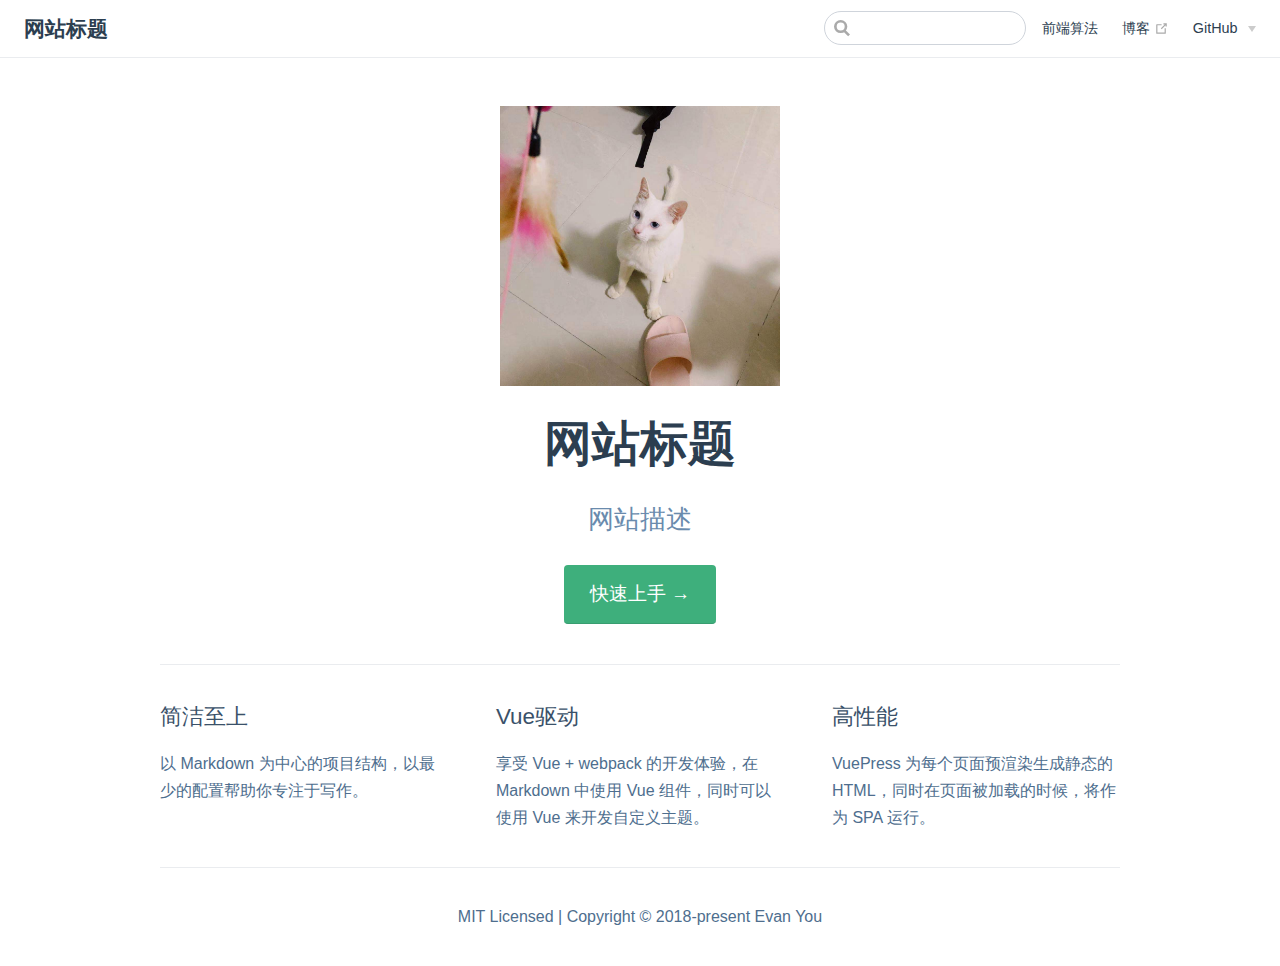
==== index.html @ ca92fa4c "deploy" ====
<!DOCTYPE html>
<html lang="en-US">
  <head>
    <meta charset="utf-8">
    <meta name="viewport" content="width=device-width,initial-scale=1">
    <title>网站标题</title>
    <meta name="description" content="网站描述">
    <link rel="icon" href="/favicon.ico">
    
    <link rel="preload" href="/assets/css/0.styles.1de25b46.css" as="style"><link rel="preload" href="/assets/js/app.6c5ae5de.js" as="script"><link rel="preload" href="/assets/js/2.032ef3b3.js" as="script"><link rel="preload" href="/assets/js/5.7258bbf1.js" as="script"><link rel="prefetch" href="/assets/js/3.463784fd.js"><link rel="prefetch" href="/assets/js/4.16bde8bc.js"><link rel="prefetch" href="/assets/js/6.0e103e09.js"><link rel="prefetch" href="/assets/js/7.38c19b27.js"><link rel="prefetch" href="/assets/js/8.9b17a4f4.js">
    <link rel="stylesheet" href="/assets/css/0.styles.1de25b46.css">
  </head>
  <body>
    <div id="app" data-server-rendered="true"><div class="theme-container no-sidebar"><header class="navbar"><div class="sidebar-button"><svg xmlns="http://www.w3.org/2000/svg" aria-hidden="true" role="img" viewBox="0 0 448 512" class="icon"><path fill="currentColor" d="M436 124H12c-6.627 0-12-5.373-12-12V80c0-6.627 5.373-12 12-12h424c6.627 0 12 5.373 12 12v32c0 6.627-5.373 12-12 12zm0 160H12c-6.627 0-12-5.373-12-12v-32c0-6.627 5.373-12 12-12h424c6.627 0 12 5.373 12 12v32c0 6.627-5.373 12-12 12zm0 160H12c-6.627 0-12-5.373-12-12v-32c0-6.627 5.373-12 12-12h424c6.627 0 12 5.373 12 12v32c0 6.627-5.373 12-12 12z"></path></svg></div> <a href="/" class="home-link router-link-exact-active router-link-active"><!----> <span class="site-name">网站标题</span></a> <div class="links"><div class="search-box"><input aria-label="Search" autocomplete="off" spellcheck="false" value=""> <!----></div> <nav class="nav-links can-hide"><div class="nav-item"><a href="/algorithm/" class="nav-link">前端算法</a></div><div class="nav-item"><a href="http://obkoro1.com/" target="_blank" rel="noopener noreferrer" class="nav-link external">
  博客
  <svg xmlns="http://www.w3.org/2000/svg" aria-hidden="true" x="0px" y="0px" viewBox="0 0 100 100" width="15" height="15" class="icon outbound"><path fill="currentColor" d="M18.8,85.1h56l0,0c2.2,0,4-1.8,4-4v-32h-8v28h-48v-48h28v-8h-32l0,0c-2.2,0-4,1.8-4,4v56C14.8,83.3,16.6,85.1,18.8,85.1z"></path> <polygon fill="currentColor" points="45.7,48.7 51.3,54.3 77.2,28.5 77.2,37.2 85.2,37.2 85.2,14.9 62.8,14.9 62.8,22.9 71.5,22.9"></polygon></svg></a></div><div class="nav-item"><div class="dropdown-wrapper"><a class="dropdown-title"><span class="title">GitHub</span> <span class="arrow right"></span></a> <ul class="nav-dropdown" style="display:none;"><li class="dropdown-item"><!----> <a href="https://github.com/OBKoro1" target="_blank" rel="noopener noreferrer" class="nav-link external">
  GitHub地址
  <svg xmlns="http://www.w3.org/2000/svg" aria-hidden="true" x="0px" y="0px" viewBox="0 0 100 100" width="15" height="15" class="icon outbound"><path fill="currentColor" d="M18.8,85.1h56l0,0c2.2,0,4-1.8,4-4v-32h-8v28h-48v-48h28v-8h-32l0,0c-2.2,0-4,1.8-4,4v56C14.8,83.3,16.6,85.1,18.8,85.1z"></path> <polygon fill="currentColor" points="45.7,48.7 51.3,54.3 77.2,28.5 77.2,37.2 85.2,37.2 85.2,14.9 62.8,14.9 62.8,22.9 71.5,22.9"></polygon></svg></a></li><li class="dropdown-item"><!----> <a href="https://github.com/OBKoro1/Brush_algorithm" target="_blank" rel="noopener noreferrer" class="nav-link external">
  算法仓库
  <svg xmlns="http://www.w3.org/2000/svg" aria-hidden="true" x="0px" y="0px" viewBox="0 0 100 100" width="15" height="15" class="icon outbound"><path fill="currentColor" d="M18.8,85.1h56l0,0c2.2,0,4-1.8,4-4v-32h-8v28h-48v-48h28v-8h-32l0,0c-2.2,0-4,1.8-4,4v56C14.8,83.3,16.6,85.1,18.8,85.1z"></path> <polygon fill="currentColor" points="45.7,48.7 51.3,54.3 77.2,28.5 77.2,37.2 85.2,37.2 85.2,14.9 62.8,14.9 62.8,22.9 71.5,22.9"></polygon></svg></a></li></ul></div></div> <!----></nav></div></header> <div class="sidebar-mask"></div> <aside class="sidebar"><nav class="nav-links"><div class="nav-item"><a href="/algorithm/" class="nav-link">前端算法</a></div><div class="nav-item"><a href="http://obkoro1.com/" target="_blank" rel="noopener noreferrer" class="nav-link external">
  博客
  <svg xmlns="http://www.w3.org/2000/svg" aria-hidden="true" x="0px" y="0px" viewBox="0 0 100 100" width="15" height="15" class="icon outbound"><path fill="currentColor" d="M18.8,85.1h56l0,0c2.2,0,4-1.8,4-4v-32h-8v28h-48v-48h28v-8h-32l0,0c-2.2,0-4,1.8-4,4v56C14.8,83.3,16.6,85.1,18.8,85.1z"></path> <polygon fill="currentColor" points="45.7,48.7 51.3,54.3 77.2,28.5 77.2,37.2 85.2,37.2 85.2,14.9 62.8,14.9 62.8,22.9 71.5,22.9"></polygon></svg></a></div><div class="nav-item"><div class="dropdown-wrapper"><a class="dropdown-title"><span class="title">GitHub</span> <span class="arrow right"></span></a> <ul class="nav-dropdown" style="display:none;"><li class="dropdown-item"><!----> <a href="https://github.com/OBKoro1" target="_blank" rel="noopener noreferrer" class="nav-link external">
  GitHub地址
  <svg xmlns="http://www.w3.org/2000/svg" aria-hidden="true" x="0px" y="0px" viewBox="0 0 100 100" width="15" height="15" class="icon outbound"><path fill="currentColor" d="M18.8,85.1h56l0,0c2.2,0,4-1.8,4-4v-32h-8v28h-48v-48h28v-8h-32l0,0c-2.2,0-4,1.8-4,4v56C14.8,83.3,16.6,85.1,18.8,85.1z"></path> <polygon fill="currentColor" points="45.7,48.7 51.3,54.3 77.2,28.5 77.2,37.2 85.2,37.2 85.2,14.9 62.8,14.9 62.8,22.9 71.5,22.9"></polygon></svg></a></li><li class="dropdown-item"><!----> <a href="https://github.com/OBKoro1/Brush_algorithm" target="_blank" rel="noopener noreferrer" class="nav-link external">
  算法仓库
  <svg xmlns="http://www.w3.org/2000/svg" aria-hidden="true" x="0px" y="0px" viewBox="0 0 100 100" width="15" height="15" class="icon outbound"><path fill="currentColor" d="M18.8,85.1h56l0,0c2.2,0,4-1.8,4-4v-32h-8v28h-48v-48h28v-8h-32l0,0c-2.2,0-4,1.8-4,4v56C14.8,83.3,16.6,85.1,18.8,85.1z"></path> <polygon fill="currentColor" points="45.7,48.7 51.3,54.3 77.2,28.5 77.2,37.2 85.2,37.2 85.2,14.9 62.8,14.9 62.8,22.9 71.5,22.9"></polygon></svg></a></li></ul></div></div> <!----></nav>  <!----> </aside> <main aria-labelledby="main-title" class="home"><header class="hero"><img src="/logo.jpg" alt="hero"> <h1 id="main-title">网站标题</h1> <p class="description">
      网站描述
    </p> <p class="action"><a href="/accumulate/" class="nav-link action-button">快速上手 →</a></p></header> <div class="features"><div class="feature"><h2>简洁至上</h2> <p>以 Markdown 为中心的项目结构，以最少的配置帮助你专注于写作。</p></div><div class="feature"><h2>Vue驱动</h2> <p>享受 Vue + webpack 的开发体验，在 Markdown 中使用 Vue 组件，同时可以使用 Vue 来开发自定义主题。</p></div><div class="feature"><h2>高性能</h2> <p>VuePress 为每个页面预渲染生成静态的 HTML，同时在页面被加载的时候，将作为 SPA 运行。</p></div></div> <div class="theme-default-content custom content__default"></div> <div class="footer">
    MIT Licensed | Copyright © 2018-present Evan You
  </div></main></div><div class="global-ui"></div></div>
    <script src="/assets/js/app.6c5ae5de.js" defer></script><script src="/assets/js/2.032ef3b3.js" defer></script><script src="/assets/js/5.7258bbf1.js" defer></script>
  </body>
</html>
---- assets/css/0.styles.1de25b46.css ----
#nprogress{pointer-events:none}#nprogress .bar{background:#3eaf7c;position:fixed;z-index:1031;top:0;left:0;width:100%;height:2px}#nprogress .peg{display:block;position:absolute;right:0;width:100px;height:100%;box-shadow:0 0 10px #3eaf7c,0 0 5px #3eaf7c;opacity:1;transform:rotate(3deg) translateY(-4px)}#nprogress .spinner{display:block;position:fixed;z-index:1031;top:15px;right:15px}#nprogress .spinner-icon{width:18px;height:18px;box-sizing:border-box;border-color:#3eaf7c transparent transparent #3eaf7c;border-style:solid;border-width:2px;border-radius:50%;animation:nprogress-spinner .4s linear infinite}.nprogress-custom-parent{overflow:hidden;position:relative}.nprogress-custom-parent #nprogress .bar,.nprogress-custom-parent #nprogress .spinner{position:absolute}@keyframes nprogress-spinner{0%{transform:rotate(0deg)}to{transform:rotate(1turn)}}.icon.outbound{color:#aaa;display:inline-block;vertical-align:middle;position:relative;top:-1px}.home{padding:3.6rem 2rem 0;max-width:960px;margin:0 auto;display:block}.home .hero{text-align:center}.home .hero img{max-width:100%;max-height:280px;display:block;margin:3rem auto 1.5rem}.home .hero h1{font-size:3rem}.home .hero .action,.home .hero .description,.home .hero h1{margin:1.8rem auto}.home .hero .description{max-width:35rem;font-size:1.6rem;line-height:1.3;color:#6a8bad}.home .hero .action-button{display:inline-block;font-size:1.2rem;color:#fff;background-color:#3eaf7c;padding:.8rem 1.6rem;border-radius:4px;transition:background-color .1s ease;box-sizing:border-box;border-bottom:1px solid #389d70}.home .hero .action-button:hover{background-color:#4abf8a}.home .features{border-top:1px solid #eaecef;padding:1.2rem 0;margin-top:2.5rem;display:flex;flex-wrap:wrap;align-items:flex-start;align-content:stretch;justify-content:space-between}.home .feature{flex-grow:1;flex-basis:30%;max-width:30%}.home .feature h2{font-size:1.4rem;font-weight:500;border-bottom:none;padding-bottom:0;color:#3a5169}.home .feature p{color:#4e6e8e}.home .footer{padding:2.5rem;border-top:1px solid #eaecef;text-align:center;color:#4e6e8e}@media (max-width:719px){.home .features{flex-direction:column}.home .feature{max-width:100%;padding:0 2.5rem}}@media (max-width:419px){.home{padding-left:1.5rem;padding-right:1.5rem}.home .hero img{max-height:210px;margin:2rem auto 1.2rem}.home .hero h1{font-size:2rem}.home .hero .action,.home .hero .description,.home .hero h1{margin:1.2rem auto}.home .hero .description{font-size:1.2rem}.home .hero .action-button{font-size:1rem;padding:.6rem 1.2rem}.home .feature h2{font-size:1.25rem}}.search-box{display:inline-block;position:relative;margin-right:1rem}.search-box input{cursor:text;width:10rem;height:2rem;color:#4e6e8e;display:inline-block;border:1px solid #cfd4db;border-radius:2rem;font-size:.9rem;line-height:2rem;padding:0 .5rem 0 2rem;outline:none;transition:all .2s ease;background:#fff url(/assets/img/search.83621669.svg) .6rem .5rem no-repeat;background-size:1rem}.search-box input:focus{cursor:auto;border-color:#3eaf7c}.search-box .suggestions{background:#fff;width:20rem;position:absolute;top:1.5rem;border:1px solid #cfd4db;border-radius:6px;padding:.4rem;list-style-type:none}.search-box .suggestions.align-right{right:0}.search-box .suggestion{line-height:1.4;padding:.4rem .6rem;border-radius:4px;cursor:pointer}.search-box .suggestion a{white-space:normal;color:#5d82a6}.search-box .suggestion a .page-title{font-weight:600}.search-box .suggestion a .header{font-size:.9em;margin-left:.25em}.search-box .suggestion.focused{background-color:#f3f4f5}.search-box .suggestion.focused a{color:#3eaf7c}@media (max-width:959px){.search-box input{cursor:pointer;width:0;border-color:transparent;position:relative}.search-box input:focus{cursor:text;left:0;width:10rem}}@media (-ms-high-contrast:none){.search-box input{height:2rem}}@media (max-width:959px) and (min-width:719px){.search-box .suggestions{left:0}}@media (max-width:719px){.search-box{margin-right:0}.search-box input{left:1rem}.search-box .suggestions{right:0}}@media (max-width:419px){.search-box .suggestions{width:calc(100vw - 4rem)}.search-box input:focus{width:8rem}}.sidebar-button{cursor:pointer;display:none;width:1.25rem;height:1.25rem;position:absolute;padding:.6rem;top:.6rem;left:1rem}.sidebar-button .icon{display:block;width:1.25rem;height:1.25rem}@media (max-width:719px){.sidebar-button{display:block}}.dropdown-enter,.dropdown-leave-to{height:0!important}.dropdown-wrapper{cursor:pointer}.dropdown-wrapper .dropdown-title{display:block}.dropdown-wrapper .dropdown-title:hover{border-color:transparent}.dropdown-wrapper .dropdown-title .arrow{vertical-align:middle;margin-top:-1px;margin-left:.4rem}.dropdown-wrapper .nav-dropdown .dropdown-item{color:inherit;line-height:1.7rem}.dropdown-wrapper .nav-dropdown .dropdown-item h4{margin:.45rem 0 0;border-top:1px solid #eee;padding:.45rem 1.5rem 0 1.25rem}.dropdown-wrapper .nav-dropdown .dropdown-item .dropdown-subitem-wrapper{padding:0;list-style:none}.dropdown-wrapper .nav-dropdown .dropdown-item .dropdown-subitem-wrapper .dropdown-subitem{font-size:.9em}.dropdown-wrapper .nav-dropdown .dropdown-item a{display:block;line-height:1.7rem;position:relative;border-bottom:none;font-weight:400;margin-bottom:0;padding:0 1.5rem 0 1.25rem}.dropdown-wrapper .nav-dropdown .dropdown-item a.router-link-active,.dropdown-wrapper .nav-dropdown .dropdown-item a:hover{color:#3eaf7c}.dropdown-wrapper .nav-dropdown .dropdown-item a.router-link-active:after{content:"";width:0;height:0;border-left:5px solid #3eaf7c;border-top:3px solid transparent;border-bottom:3px solid transparent;position:absolute;top:calc(50% - 2px);left:9px}.dropdown-wrapper .nav-dropdown .dropdown-item:first-child h4{margin-top:0;padding-top:0;border-top:0}@media (max-width:719px){.dropdown-wrapper.open .dropdown-title{margin-bottom:.5rem}.dropdown-wrapper .nav-dropdown{transition:height .1s ease-out;overflow:hidden}.dropdown-wrapper .nav-dropdown .dropdown-item h4{border-top:0;margin-top:0;padding-top:0}.dropdown-wrapper .nav-dropdown .dropdown-item>a,.dropdown-wrapper .nav-dropdown .dropdown-item h4{font-size:15px;line-height:2rem}.dropdown-wrapper .nav-dropdown .dropdown-item .dropdown-subitem{font-size:14px;padding-left:1rem}}@media (min-width:719px){.dropdown-wrapper{height:1.8rem}.dropdown-wrapper:hover .nav-dropdown{display:block!important}.dropdown-wrapper .dropdown-title .arrow{border-left:4px solid transparent;border-right:4px solid transparent;border-top:6px solid #ccc;border-bottom:0}.dropdown-wrapper .nav-dropdown{display:none;height:auto!important;box-sizing:border-box;max-height:calc(100vh - 2.7rem);overflow-y:auto;position:absolute;top:100%;right:0;background-color:#fff;padding:.6rem 0;border:1px solid;border-color:#ddd #ddd #ccc;text-align:left;border-radius:.25rem;white-space:nowrap;margin:0}}.nav-links{display:inline-block}.nav-links a{line-height:1.4rem;color:inherit}.nav-links a.router-link-active,.nav-links a:hover{color:#3eaf7c}.nav-links .nav-item{position:relative;display:inline-block;margin-left:1.5rem;line-height:2rem}.nav-links .nav-item:first-child{margin-left:0}.nav-links .repo-link{margin-left:1.5rem}@media (max-width:719px){.nav-links .nav-item,.nav-links .repo-link{margin-left:0}}@media (min-width:719px){.nav-links a.router-link-active,.nav-links a:hover{color:#2c3e50}.nav-item>a:not(.external).router-link-active,.nav-item>a:not(.external):hover{margin-bottom:-2px;border-bottom:2px solid #46bd87}}.navbar{padding:.7rem 1.5rem;line-height:2.2rem}.navbar a,.navbar img,.navbar span{display:inline-block}.navbar .logo{height:2.2rem;min-width:2.2rem;margin-right:.8rem;vertical-align:top}.navbar .site-name{font-size:1.3rem;font-weight:600;color:#2c3e50;position:relative}.navbar .links{padding-left:1.5rem;box-sizing:border-box;background-color:#fff;white-space:nowrap;font-size:.9rem;position:absolute;right:1.5rem;top:.7rem;display:flex}.navbar .links .search-box{flex:0 0 auto;vertical-align:top}@media (max-width:719px){.navbar{padding-left:4rem}.navbar .can-hide{display:none}.navbar .links{padding-left:1.5rem}.navbar .site-name{width:calc(100vw - 9.4rem);overflow:hidden;white-space:nowrap;text-overflow:ellipsis}}.page-edit{max-width:740px;margin:0 auto;padding:2rem 2.5rem}@media (max-width:959px){.page-edit{padding:2rem}}@media (max-width:419px){.page-edit{padding:1.5rem}}.page-edit{padding-top:1rem;padding-bottom:1rem;overflow:auto}.page-edit .edit-link{display:inline-block}.page-edit .edit-link a{color:#4e6e8e;margin-right:.25rem}.page-edit .last-updated{float:right;font-size:.9em}.page-edit .last-updated .prefix{font-weight:500;color:#4e6e8e}.page-edit .last-updated .time{font-weight:400;color:#aaa}@media (max-width:719px){.page-edit .edit-link{margin-bottom:.5rem}.page-edit .last-updated{font-size:.8em;float:none;text-align:left}}.page-nav{max-width:740px;margin:0 auto;padding:2rem 2.5rem}@media (max-width:959px){.page-nav{padding:2rem}}@media (max-width:419px){.page-nav{padding:1.5rem}}.page-nav{padding-top:1rem;padding-bottom:0}.page-nav .inner{min-height:2rem;margin-top:0;border-top:1px solid #eaecef;padding-top:1rem;overflow:auto}.page-nav .next{float:right}.page{padding-bottom:2rem;display:block}.sidebar-group .sidebar-group{padding-left:.5em}.sidebar-group:not(.collapsable) .sidebar-heading:not(.clickable){cursor:auto;color:inherit}.sidebar-group.is-sub-group{padding-left:0}.sidebar-group.is-sub-group>.sidebar-heading{font-size:.95em;line-height:1.4;font-weight:400;padding-left:2rem}.sidebar-group.is-sub-group>.sidebar-heading:not(.clickable){opacity:.5}.sidebar-group.is-sub-group>.sidebar-group-items{padding-left:1rem}.sidebar-group.is-sub-group>.sidebar-group-items>li>.sidebar-link{font-size:.95em;border-left:none}.sidebar-group.depth-2>.sidebar-heading{border-left:none}.sidebar-heading{color:#2c3e50;transition:color .15s ease;cursor:pointer;font-size:1.1em;font-weight:700;padding:.35rem 1.5rem .35rem 1.25rem;width:100%;box-sizing:border-box;margin:0;border-left:.25rem solid transparent}.sidebar-heading.open,.sidebar-heading:hover{color:inherit}.sidebar-heading .arrow{position:relative;top:-.12em;left:.5em}.sidebar-heading.clickable.active{font-weight:600;color:#3eaf7c;border-left-color:#3eaf7c}.sidebar-heading.clickable:hover{color:#3eaf7c}.sidebar-group-items{transition:height .1s ease-out;font-size:.95em;overflow:hidden}.sidebar .sidebar-sub-headers{padding-left:1rem;font-size:.95em}a.sidebar-link{font-size:1em;font-weight:400;display:inline-block;color:#2c3e50;border-left:.25rem solid transparent;padding:.35rem 1rem .35rem 1.25rem;line-height:1.4;width:100%;box-sizing:border-box}a.sidebar-link:hover{color:#3eaf7c}a.sidebar-link.active{font-weight:600;color:#3eaf7c;border-left-color:#3eaf7c}.sidebar-group a.sidebar-link{padding-left:2rem}.sidebar-sub-headers a.sidebar-link{padding-top:.25rem;padding-bottom:.25rem;border-left:none}.sidebar-sub-headers a.sidebar-link.active{font-weight:500}.sidebar ul{padding:0;margin:0;list-style-type:none}.sidebar a{display:inline-block}.sidebar .nav-links{display:none;border-bottom:1px solid #eaecef;padding:.5rem 0 .75rem}.sidebar .nav-links a{font-weight:600}.sidebar .nav-links .nav-item,.sidebar .nav-links .repo-link{display:block;line-height:1.25rem;font-size:1.1em;padding:.5rem 0 .5rem 1.5rem}.sidebar>.sidebar-links{padding:1.5rem 0}.sidebar>.sidebar-links>li>a.sidebar-link{font-size:1.1em;line-height:1.7;font-weight:700}.sidebar>.sidebar-links>li:not(:first-child){margin-top:.75rem}@media (max-width:719px){.sidebar .nav-links{display:block}.sidebar .nav-links .dropdown-wrapper .nav-dropdown .dropdown-item a.router-link-active:after{top:calc(1rem - 2px)}.sidebar>.sidebar-links{padding:1rem 0}}code[class*=language-],pre[class*=language-]{color:#ccc;background:none;font-family:Consolas,Monaco,Andale Mono,Ubuntu Mono,monospace;font-size:1em;text-align:left;white-space:pre;word-spacing:normal;word-break:normal;word-wrap:normal;line-height:1.5;-moz-tab-size:4;-o-tab-size:4;tab-size:4;-webkit-hyphens:none;-ms-hyphens:none;hyphens:none}pre[class*=language-]{padding:1em;margin:.5em 0;overflow:auto}:not(pre)>code[class*=language-],pre[class*=language-]{background:#2d2d2d}:not(pre)>code[class*=language-]{padding:.1em;border-radius:.3em;white-space:normal}.token.block-comment,.token.cdata,.token.comment,.token.doctype,.token.prolog{color:#999}.token.punctuation{color:#ccc}.token.attr-name,.token.deleted,.token.namespace,.token.tag{color:#e2777a}.token.function-name{color:#6196cc}.token.boolean,.token.function,.token.number{color:#f08d49}.token.class-name,.token.constant,.token.property,.token.symbol{color:#f8c555}.token.atrule,.token.builtin,.token.important,.token.keyword,.token.selector{color:#cc99cd}.token.attr-value,.token.char,.token.regex,.token.string,.token.variable{color:#7ec699}.token.entity,.token.operator,.token.url{color:#67cdcc}.token.bold,.token.important{font-weight:700}.token.italic{font-style:italic}.token.entity{cursor:help}.token.inserted{color:green}.theme-default-content code{color:#476582;padding:.25rem .5rem;margin:0;font-size:.85em;background-color:rgba(27,31,35,.05);border-radius:3px}.theme-default-content code .token.deleted{color:#ec5975}.theme-default-content code .token.inserted{color:#3eaf7c}.theme-default-content pre,.theme-default-content pre[class*=language-]{line-height:1.4;padding:1.25rem 1.5rem;margin:.85rem 0;background-color:#282c34;border-radius:6px;overflow:auto}.theme-default-content pre[class*=language-] code,.theme-default-content pre code{color:#fff;padding:0;background-color:transparent;border-radius:0}div[class*=language-]{position:relative;background-color:#282c34;border-radius:6px}div[class*=language-] .highlight-lines{-webkit-user-select:none;-moz-user-select:none;-ms-user-select:none;user-select:none;padding-top:1.3rem;position:absolute;top:0;left:0;width:100%;line-height:1.4}div[class*=language-] .highlight-lines .highlighted{background-color:rgba(0,0,0,.66)}div[class*=language-] pre,div[class*=language-] pre[class*=language-]{background:transparent;position:relative;z-index:1}div[class*=language-]:before{position:absolute;z-index:3;top:.8em;right:1em;font-size:.75rem;color:hsla(0,0%,100%,.4)}div[class*=language-]:not(.line-numbers-mode) .line-numbers-wrapper{display:none}div[class*=language-].line-numbers-mode .highlight-lines .highlighted{position:relative}div[class*=language-].line-numbers-mode .highlight-lines .highlighted:before{content:" ";position:absolute;z-index:3;left:0;top:0;display:block;width:3.5rem;height:100%;background-color:rgba(0,0,0,.66)}div[class*=language-].line-numbers-mode pre{padding-left:4.5rem;vertical-align:middle}div[class*=language-].line-numbers-mode .line-numbers-wrapper{position:absolute;top:0;width:3.5rem;text-align:center;color:hsla(0,0%,100%,.3);padding:1.25rem 0;line-height:1.4}div[class*=language-].line-numbers-mode .line-numbers-wrapper .line-number,div[class*=language-].line-numbers-mode .line-numbers-wrapper br{-webkit-user-select:none;-moz-user-select:none;-ms-user-select:none;user-select:none}div[class*=language-].line-numbers-mode .line-numbers-wrapper .line-number{position:relative;z-index:4;font-size:.85em}div[class*=language-].line-numbers-mode:after{content:"";position:absolute;z-index:2;top:0;left:0;width:3.5rem;height:100%;border-radius:6px 0 0 6px;border-right:1px solid rgba(0,0,0,.66);background-color:#282c34}div[class~=language-js]:before{content:"js"}div[class~=language-ts]:before{content:"ts"}div[class~=language-html]:before{content:"html"}div[class~=language-md]:before{content:"md"}div[class~=language-vue]:before{content:"vue"}div[class~=language-css]:before{content:"css"}div[class~=language-sass]:before{content:"sass"}div[class~=language-scss]:before{content:"scss"}div[class~=language-less]:before{content:"less"}div[class~=language-stylus]:before{content:"stylus"}div[class~=language-go]:before{content:"go"}div[class~=language-java]:before{content:"java"}div[class~=language-c]:before{content:"c"}div[class~=language-sh]:before{content:"sh"}div[class~=language-yaml]:before{content:"yaml"}div[class~=language-py]:before{content:"py"}div[class~=language-docker]:before{content:"docker"}div[class~=language-dockerfile]:before{content:"dockerfile"}div[class~=language-makefile]:before{content:"makefile"}div[class~=language-javascript]:before{content:"js"}div[class~=language-typescript]:before{content:"ts"}div[class~=language-markup]:before{content:"html"}div[class~=language-markdown]:before{content:"md"}div[class~=language-json]:before{content:"json"}div[class~=language-ruby]:before{content:"rb"}div[class~=language-python]:before{content:"py"}div[class~=language-bash]:before{content:"sh"}div[class~=language-php]:before{content:"php"}.custom-block .custom-block-title{font-weight:600;margin-bottom:-.4rem}.custom-block.danger,.custom-block.tip,.custom-block.warning{padding:.1rem 1.5rem;border-left-width:.5rem;border-left-style:solid;margin:1rem 0}.custom-block.tip{background-color:#f3f5f7;border-color:#42b983}.custom-block.warning{background-color:rgba(255,229,100,.3);border-color:#e7c000;color:#6b5900}.custom-block.warning .custom-block-title{color:#b29400}.custom-block.warning a{color:#2c3e50}.custom-block.danger{background-color:#ffe6e6;border-color:#c00;color:#4d0000}.custom-block.danger .custom-block-title{color:#900}.custom-block.danger a{color:#2c3e50}.arrow{display:inline-block;width:0;height:0}.arrow.up{border-bottom:6px solid #ccc}.arrow.down,.arrow.up{border-left:4px solid transparent;border-right:4px solid transparent}.arrow.down{border-top:6px solid #ccc}.arrow.right{border-left:6px solid #ccc}.arrow.left,.arrow.right{border-top:4px solid transparent;border-bottom:4px solid transparent}.arrow.left{border-right:6px solid #ccc}.theme-default-content:not(.custom){max-width:740px;margin:0 auto;padding:2rem 2.5rem}@media (max-width:959px){.theme-default-content:not(.custom){padding:2rem}}@media (max-width:419px){.theme-default-content:not(.custom){padding:1.5rem}}.table-of-contents .badge{vertical-align:middle}body,html{padding:0;margin:0;background-color:#fff}body{font-family:-apple-system,BlinkMacSystemFont,Segoe UI,Roboto,Oxygen,Ubuntu,Cantarell,Fira Sans,Droid Sans,Helvetica Neue,sans-serif;-webkit-font-smoothing:antialiased;-moz-osx-font-smoothing:grayscale;font-size:16px;color:#2c3e50}.page{padding-left:20rem}.navbar{z-index:20;right:0;height:3.6rem;background-color:#fff;box-sizing:border-box;border-bottom:1px solid #eaecef}.navbar,.sidebar-mask{position:fixed;top:0;left:0}.sidebar-mask{z-index:9;width:100vw;height:100vh;display:none}.sidebar{font-size:16px;background-color:#fff;width:20rem;position:fixed;z-index:10;margin:0;top:3.6rem;left:0;bottom:0;box-sizing:border-box;border-right:1px solid #eaecef;overflow-y:auto}.theme-default-content:not(.custom)>:first-child{margin-top:3.6rem}.theme-default-content:not(.custom) a:hover{text-decoration:underline}.theme-default-content:not(.custom) p.demo{padding:1rem 1.5rem;border:1px solid #ddd;border-radius:4px}.theme-default-content:not(.custom) img{max-width:100%}.theme-default-content.custom{padding:0;margin:0}.theme-default-content.custom img{max-width:100%}a{font-weight:500;text-decoration:none}a,p a code{color:#3eaf7c}p a code{font-weight:400}kbd{background:#eee;border:.15rem solid #ddd;border-bottom:.25rem solid #ddd;border-radius:.15rem;padding:0 .15em}blockquote{font-size:1rem;color:#999;border-left:.2rem solid #dfe2e5;margin:1rem 0;padding:.25rem 0 .25rem 1rem}blockquote>p{margin:0}ol,ul{padding-left:1.2em}strong{font-weight:600}h1,h2,h3,h4,h5,h6{font-weight:600;line-height:1.25}.theme-default-content:not(.custom)>h1,.theme-default-content:not(.custom)>h2,.theme-default-content:not(.custom)>h3,.theme-default-content:not(.custom)>h4,.theme-default-content:not(.custom)>h5,.theme-default-content:not(.custom)>h6{margin-top:-3.1rem;padding-top:4.6rem;margin-bottom:0}.theme-default-content:not(.custom)>h1:first-child,.theme-default-content:not(.custom)>h2:first-child,.theme-default-content:not(.custom)>h3:first-child,.theme-default-content:not(.custom)>h4:first-child,.theme-default-content:not(.custom)>h5:first-child,.theme-default-content:not(.custom)>h6:first-child{margin-top:-1.5rem;margin-bottom:1rem}.theme-default-content:not(.custom)>h1:first-child+.custom-block,.theme-default-content:not(.custom)>h1:first-child+p,.theme-default-content:not(.custom)>h1:first-child+pre,.theme-default-content:not(.custom)>h2:first-child+.custom-block,.theme-default-content:not(.custom)>h2:first-child+p,.theme-default-content:not(.custom)>h2:first-child+pre,.theme-default-content:not(.custom)>h3:first-child+.custom-block,.theme-default-content:not(.custom)>h3:first-child+p,.theme-default-content:not(.custom)>h3:first-child+pre,.theme-default-content:not(.custom)>h4:first-child+.custom-block,.theme-default-content:not(.custom)>h4:first-child+p,.theme-default-content:not(.custom)>h4:first-child+pre,.theme-default-content:not(.custom)>h5:first-child+.custom-block,.theme-default-content:not(.custom)>h5:first-child+p,.theme-default-content:not(.custom)>h5:first-child+pre,.theme-default-content:not(.custom)>h6:first-child+.custom-block,.theme-default-content:not(.custom)>h6:first-child+p,.theme-default-content:not(.custom)>h6:first-child+pre{margin-top:2rem}h1:hover .header-anchor,h2:hover .header-anchor,h3:hover .header-anchor,h4:hover .header-anchor,h5:hover .header-anchor,h6:hover .header-anchor{opacity:1}h1{font-size:2.2rem}h2{font-size:1.65rem;padding-bottom:.3rem;border-bottom:1px solid #eaecef}h3{font-size:1.35rem}a.header-anchor{font-size:.85em;float:left;margin-left:-.87em;padding-right:.23em;margin-top:.125em;opacity:0}a.header-anchor:hover{text-decoration:none}.line-number,code,kbd{font-family:source-code-pro,Menlo,Monaco,Consolas,Courier New,monospace}ol,p,ul{line-height:1.7}hr{border:0;border-top:1px solid #eaecef}table{border-collapse:collapse;margin:1rem 0;display:block;overflow-x:auto}tr{border-top:1px solid #dfe2e5}tr:nth-child(2n){background-color:#f6f8fa}td,th{border:1px solid #dfe2e5;padding:.6em 1em}.theme-container.sidebar-open .sidebar-mask{display:block}.theme-container.no-navbar .theme-default-content:not(.custom)>h1,.theme-container.no-navbar h2,.theme-container.no-navbar h3,.theme-container.no-navbar h4,.theme-container.no-navbar h5,.theme-container.no-navbar h6{margin-top:1.5rem;padding-top:0}.theme-container.no-navbar .sidebar{top:0}@media (min-width:720px){.theme-container.no-sidebar .sidebar{display:none}.theme-container.no-sidebar .page{padding-left:0}}@media (max-width:959px){.sidebar{font-size:15px;width:16.4rem}.page{padding-left:16.4rem}}@media (max-width:719px){.sidebar{top:0;padding-top:3.6rem;transform:translateX(-100%);transition:transform .2s ease}.page{padding-left:0}.theme-container.sidebar-open .sidebar{transform:translateX(0)}.theme-container.no-navbar .sidebar{padding-top:0}}@media (max-width:419px){h1{font-size:1.9rem}.theme-default-content div[class*=language-]{margin:.85rem -1.5rem;border-radius:0}}.badge[data-v-529e7d56]{display:inline-block;font-size:14px;height:18px;line-height:18px;border-radius:3px;padding:0 6px;color:#fff}.badge.green[data-v-529e7d56],.badge.tip[data-v-529e7d56],.badge[data-v-529e7d56]{background-color:#42b983}.badge.error[data-v-529e7d56]{background-color:#da5961}.badge.warn[data-v-529e7d56],.badge.warning[data-v-529e7d56],.badge.yellow[data-v-529e7d56]{background-color:#e7c000}.badge+.badge[data-v-529e7d56]{margin-left:5px}
---- assets/css/0.styles.1de25b46.css ----
#nprogress{pointer-events:none}#nprogress .bar{background:#3eaf7c;position:fixed;z-index:1031;top:0;left:0;width:100%;height:2px}#nprogress .peg{display:block;position:absolute;right:0;width:100px;height:100%;box-shadow:0 0 10px #3eaf7c,0 0 5px #3eaf7c;opacity:1;transform:rotate(3deg) translateY(-4px)}#nprogress .spinner{display:block;position:fixed;z-index:1031;top:15px;right:15px}#nprogress .spinner-icon{width:18px;height:18px;box-sizing:border-box;border-color:#3eaf7c transparent transparent #3eaf7c;border-style:solid;border-width:2px;border-radius:50%;animation:nprogress-spinner .4s linear infinite}.nprogress-custom-parent{overflow:hidden;position:relative}.nprogress-custom-parent #nprogress .bar,.nprogress-custom-parent #nprogress .spinner{position:absolute}@keyframes nprogress-spinner{0%{transform:rotate(0deg)}to{transform:rotate(1turn)}}.icon.outbound{color:#aaa;display:inline-block;vertical-align:middle;position:relative;top:-1px}.home{padding:3.6rem 2rem 0;max-width:960px;margin:0 auto;display:block}.home .hero{text-align:center}.home .hero img{max-width:100%;max-height:280px;display:block;margin:3rem auto 1.5rem}.home .hero h1{font-size:3rem}.home .hero .action,.home .hero .description,.home .hero h1{margin:1.8rem auto}.home .hero .description{max-width:35rem;font-size:1.6rem;line-height:1.3;color:#6a8bad}.home .hero .action-button{display:inline-block;font-size:1.2rem;color:#fff;background-color:#3eaf7c;padding:.8rem 1.6rem;border-radius:4px;transition:background-color .1s ease;box-sizing:border-box;border-bottom:1px solid #389d70}.home .hero .action-button:hover{background-color:#4abf8a}.home .features{border-top:1px solid #eaecef;padding:1.2rem 0;margin-top:2.5rem;display:flex;flex-wrap:wrap;align-items:flex-start;align-content:stretch;justify-content:space-between}.home .feature{flex-grow:1;flex-basis:30%;max-width:30%}.home .feature h2{font-size:1.4rem;font-weight:500;border-bottom:none;padding-bottom:0;color:#3a5169}.home .feature p{color:#4e6e8e}.home .footer{padding:2.5rem;border-top:1px solid #eaecef;text-align:center;color:#4e6e8e}@media (max-width:719px){.home .features{flex-direction:column}.home .feature{max-width:100%;padding:0 2.5rem}}@media (max-width:419px){.home{padding-left:1.5rem;padding-right:1.5rem}.home .hero img{max-height:210px;margin:2rem auto 1.2rem}.home .hero h1{font-size:2rem}.home .hero .action,.home .hero .description,.home .hero h1{margin:1.2rem auto}.home .hero .description{font-size:1.2rem}.home .hero .action-button{font-size:1rem;padding:.6rem 1.2rem}.home .feature h2{font-size:1.25rem}}.search-box{display:inline-block;position:relative;margin-right:1rem}.search-box input{cursor:text;width:10rem;height:2rem;color:#4e6e8e;display:inline-block;border:1px solid #cfd4db;border-radius:2rem;font-size:.9rem;line-height:2rem;padding:0 .5rem 0 2rem;outline:none;transition:all .2s ease;background:#fff url(/assets/img/search.83621669.svg) .6rem .5rem no-repeat;background-size:1rem}.search-box input:focus{cursor:auto;border-color:#3eaf7c}.search-box .suggestions{background:#fff;width:20rem;position:absolute;top:1.5rem;border:1px solid #cfd4db;border-radius:6px;padding:.4rem;list-style-type:none}.search-box .suggestions.align-right{right:0}.search-box .suggestion{line-height:1.4;padding:.4rem .6rem;border-radius:4px;cursor:pointer}.search-box .suggestion a{white-space:normal;color:#5d82a6}.search-box .suggestion a .page-title{font-weight:600}.search-box .suggestion a .header{font-size:.9em;margin-left:.25em}.search-box .suggestion.focused{background-color:#f3f4f5}.search-box .suggestion.focused a{color:#3eaf7c}@media (max-width:959px){.search-box input{cursor:pointer;width:0;border-color:transparent;position:relative}.search-box input:focus{cursor:text;left:0;width:10rem}}@media (-ms-high-contrast:none){.search-box input{height:2rem}}@media (max-width:959px) and (min-width:719px){.search-box .suggestions{left:0}}@media (max-width:719px){.search-box{margin-right:0}.search-box input{left:1rem}.search-box .suggestions{right:0}}@media (max-width:419px){.search-box .suggestions{width:calc(100vw - 4rem)}.search-box input:focus{width:8rem}}.sidebar-button{cursor:pointer;display:none;width:1.25rem;height:1.25rem;position:absolute;padding:.6rem;top:.6rem;left:1rem}.sidebar-button .icon{display:block;width:1.25rem;height:1.25rem}@media (max-width:719px){.sidebar-button{display:block}}.dropdown-enter,.dropdown-leave-to{height:0!important}.dropdown-wrapper{cursor:pointer}.dropdown-wrapper .dropdown-title{display:block}.dropdown-wrapper .dropdown-title:hover{border-color:transparent}.dropdown-wrapper .dropdown-title .arrow{vertical-align:middle;margin-top:-1px;margin-left:.4rem}.dropdown-wrapper .nav-dropdown .dropdown-item{color:inherit;line-height:1.7rem}.dropdown-wrapper .nav-dropdown .dropdown-item h4{margin:.45rem 0 0;border-top:1px solid #eee;padding:.45rem 1.5rem 0 1.25rem}.dropdown-wrapper .nav-dropdown .dropdown-item .dropdown-subitem-wrapper{padding:0;list-style:none}.dropdown-wrapper .nav-dropdown .dropdown-item .dropdown-subitem-wrapper .dropdown-subitem{font-size:.9em}.dropdown-wrapper .nav-dropdown .dropdown-item a{display:block;line-height:1.7rem;position:relative;border-bottom:none;font-weight:400;margin-bottom:0;padding:0 1.5rem 0 1.25rem}.dropdown-wrapper .nav-dropdown .dropdown-item a.router-link-active,.dropdown-wrapper .nav-dropdown .dropdown-item a:hover{color:#3eaf7c}.dropdown-wrapper .nav-dropdown .dropdown-item a.router-link-active:after{content:"";width:0;height:0;border-left:5px solid #3eaf7c;border-top:3px solid transparent;border-bottom:3px solid transparent;position:absolute;top:calc(50% - 2px);left:9px}.dropdown-wrapper .nav-dropdown .dropdown-item:first-child h4{margin-top:0;padding-top:0;border-top:0}@media (max-width:719px){.dropdown-wrapper.open .dropdown-title{margin-bottom:.5rem}.dropdown-wrapper .nav-dropdown{transition:height .1s ease-out;overflow:hidden}.dropdown-wrapper .nav-dropdown .dropdown-item h4{border-top:0;margin-top:0;padding-top:0}.dropdown-wrapper .nav-dropdown .dropdown-item>a,.dropdown-wrapper .nav-dropdown .dropdown-item h4{font-size:15px;line-height:2rem}.dropdown-wrapper .nav-dropdown .dropdown-item .dropdown-subitem{font-size:14px;padding-left:1rem}}@media (min-width:719px){.dropdown-wrapper{height:1.8rem}.dropdown-wrapper:hover .nav-dropdown{display:block!important}.dropdown-wrapper .dropdown-title .arrow{border-left:4px solid transparent;border-right:4px solid transparent;border-top:6px solid #ccc;border-bottom:0}.dropdown-wrapper .nav-dropdown{display:none;height:auto!important;box-sizing:border-box;max-height:calc(100vh - 2.7rem);overflow-y:auto;position:absolute;top:100%;right:0;background-color:#fff;padding:.6rem 0;border:1px solid;border-color:#ddd #ddd #ccc;text-align:left;border-radius:.25rem;white-space:nowrap;margin:0}}.nav-links{display:inline-block}.nav-links a{line-height:1.4rem;color:inherit}.nav-links a.router-link-active,.nav-links a:hover{color:#3eaf7c}.nav-links .nav-item{position:relative;display:inline-block;margin-left:1.5rem;line-height:2rem}.nav-links .nav-item:first-child{margin-left:0}.nav-links .repo-link{margin-left:1.5rem}@media (max-width:719px){.nav-links .nav-item,.nav-links .repo-link{margin-left:0}}@media (min-width:719px){.nav-links a.router-link-active,.nav-links a:hover{color:#2c3e50}.nav-item>a:not(.external).router-link-active,.nav-item>a:not(.external):hover{margin-bottom:-2px;border-bottom:2px solid #46bd87}}.navbar{padding:.7rem 1.5rem;line-height:2.2rem}.navbar a,.navbar img,.navbar span{display:inline-block}.navbar .logo{height:2.2rem;min-width:2.2rem;margin-right:.8rem;vertical-align:top}.navbar .site-name{font-size:1.3rem;font-weight:600;color:#2c3e50;position:relative}.navbar .links{padding-left:1.5rem;box-sizing:border-box;background-color:#fff;white-space:nowrap;font-size:.9rem;position:absolute;right:1.5rem;top:.7rem;display:flex}.navbar .links .search-box{flex:0 0 auto;vertical-align:top}@media (max-width:719px){.navbar{padding-left:4rem}.navbar .can-hide{display:none}.navbar .links{padding-left:1.5rem}.navbar .site-name{width:calc(100vw - 9.4rem);overflow:hidden;white-space:nowrap;text-overflow:ellipsis}}.page-edit{max-width:740px;margin:0 auto;padding:2rem 2.5rem}@media (max-width:959px){.page-edit{padding:2rem}}@media (max-width:419px){.page-edit{padding:1.5rem}}.page-edit{padding-top:1rem;padding-bottom:1rem;overflow:auto}.page-edit .edit-link{display:inline-block}.page-edit .edit-link a{color:#4e6e8e;margin-right:.25rem}.page-edit .last-updated{float:right;font-size:.9em}.page-edit .last-updated .prefix{font-weight:500;color:#4e6e8e}.page-edit .last-updated .time{font-weight:400;color:#aaa}@media (max-width:719px){.page-edit .edit-link{margin-bottom:.5rem}.page-edit .last-updated{font-size:.8em;float:none;text-align:left}}.page-nav{max-width:740px;margin:0 auto;padding:2rem 2.5rem}@media (max-width:959px){.page-nav{padding:2rem}}@media (max-width:419px){.page-nav{padding:1.5rem}}.page-nav{padding-top:1rem;padding-bottom:0}.page-nav .inner{min-height:2rem;margin-top:0;border-top:1px solid #eaecef;padding-top:1rem;overflow:auto}.page-nav .next{float:right}.page{padding-bottom:2rem;display:block}.sidebar-group .sidebar-group{padding-left:.5em}.sidebar-group:not(.collapsable) .sidebar-heading:not(.clickable){cursor:auto;color:inherit}.sidebar-group.is-sub-group{padding-left:0}.sidebar-group.is-sub-group>.sidebar-heading{font-size:.95em;line-height:1.4;font-weight:400;padding-left:2rem}.sidebar-group.is-sub-group>.sidebar-heading:not(.clickable){opacity:.5}.sidebar-group.is-sub-group>.sidebar-group-items{padding-left:1rem}.sidebar-group.is-sub-group>.sidebar-group-items>li>.sidebar-link{font-size:.95em;border-left:none}.sidebar-group.depth-2>.sidebar-heading{border-left:none}.sidebar-heading{color:#2c3e50;transition:color .15s ease;cursor:pointer;font-size:1.1em;font-weight:700;padding:.35rem 1.5rem .35rem 1.25rem;width:100%;box-sizing:border-box;margin:0;border-left:.25rem solid transparent}.sidebar-heading.open,.sidebar-heading:hover{color:inherit}.sidebar-heading .arrow{position:relative;top:-.12em;left:.5em}.sidebar-heading.clickable.active{font-weight:600;color:#3eaf7c;border-left-color:#3eaf7c}.sidebar-heading.clickable:hover{color:#3eaf7c}.sidebar-group-items{transition:height .1s ease-out;font-size:.95em;overflow:hidden}.sidebar .sidebar-sub-headers{padding-left:1rem;font-size:.95em}a.sidebar-link{font-size:1em;font-weight:400;display:inline-block;color:#2c3e50;border-left:.25rem solid transparent;padding:.35rem 1rem .35rem 1.25rem;line-height:1.4;width:100%;box-sizing:border-box}a.sidebar-link:hover{color:#3eaf7c}a.sidebar-link.active{font-weight:600;color:#3eaf7c;border-left-color:#3eaf7c}.sidebar-group a.sidebar-link{padding-left:2rem}.sidebar-sub-headers a.sidebar-link{padding-top:.25rem;padding-bottom:.25rem;border-left:none}.sidebar-sub-headers a.sidebar-link.active{font-weight:500}.sidebar ul{padding:0;margin:0;list-style-type:none}.sidebar a{display:inline-block}.sidebar .nav-links{display:none;border-bottom:1px solid #eaecef;padding:.5rem 0 .75rem}.sidebar .nav-links a{font-weight:600}.sidebar .nav-links .nav-item,.sidebar .nav-links .repo-link{display:block;line-height:1.25rem;font-size:1.1em;padding:.5rem 0 .5rem 1.5rem}.sidebar>.sidebar-links{padding:1.5rem 0}.sidebar>.sidebar-links>li>a.sidebar-link{font-size:1.1em;line-height:1.7;font-weight:700}.sidebar>.sidebar-links>li:not(:first-child){margin-top:.75rem}@media (max-width:719px){.sidebar .nav-links{display:block}.sidebar .nav-links .dropdown-wrapper .nav-dropdown .dropdown-item a.router-link-active:after{top:calc(1rem - 2px)}.sidebar>.sidebar-links{padding:1rem 0}}code[class*=language-],pre[class*=language-]{color:#ccc;background:none;font-family:Consolas,Monaco,Andale Mono,Ubuntu Mono,monospace;font-size:1em;text-align:left;white-space:pre;word-spacing:normal;word-break:normal;word-wrap:normal;line-height:1.5;-moz-tab-size:4;-o-tab-size:4;tab-size:4;-webkit-hyphens:none;-ms-hyphens:none;hyphens:none}pre[class*=language-]{padding:1em;margin:.5em 0;overflow:auto}:not(pre)>code[class*=language-],pre[class*=language-]{background:#2d2d2d}:not(pre)>code[class*=language-]{padding:.1em;border-radius:.3em;white-space:normal}.token.block-comment,.token.cdata,.token.comment,.token.doctype,.token.prolog{color:#999}.token.punctuation{color:#ccc}.token.attr-name,.token.deleted,.token.namespace,.token.tag{color:#e2777a}.token.function-name{color:#6196cc}.token.boolean,.token.function,.token.number{color:#f08d49}.token.class-name,.token.constant,.token.property,.token.symbol{color:#f8c555}.token.atrule,.token.builtin,.token.important,.token.keyword,.token.selector{color:#cc99cd}.token.attr-value,.token.char,.token.regex,.token.string,.token.variable{color:#7ec699}.token.entity,.token.operator,.token.url{color:#67cdcc}.token.bold,.token.important{font-weight:700}.token.italic{font-style:italic}.token.entity{cursor:help}.token.inserted{color:green}.theme-default-content code{color:#476582;padding:.25rem .5rem;margin:0;font-size:.85em;background-color:rgba(27,31,35,.05);border-radius:3px}.theme-default-content code .token.deleted{color:#ec5975}.theme-default-content code .token.inserted{color:#3eaf7c}.theme-default-content pre,.theme-default-content pre[class*=language-]{line-height:1.4;padding:1.25rem 1.5rem;margin:.85rem 0;background-color:#282c34;border-radius:6px;overflow:auto}.theme-default-content pre[class*=language-] code,.theme-default-content pre code{color:#fff;padding:0;background-color:transparent;border-radius:0}div[class*=language-]{position:relative;background-color:#282c34;border-radius:6px}div[class*=language-] .highlight-lines{-webkit-user-select:none;-moz-user-select:none;-ms-user-select:none;user-select:none;padding-top:1.3rem;position:absolute;top:0;left:0;width:100%;line-height:1.4}div[class*=language-] .highlight-lines .highlighted{background-color:rgba(0,0,0,.66)}div[class*=language-] pre,div[class*=language-] pre[class*=language-]{background:transparent;position:relative;z-index:1}div[class*=language-]:before{position:absolute;z-index:3;top:.8em;right:1em;font-size:.75rem;color:hsla(0,0%,100%,.4)}div[class*=language-]:not(.line-numbers-mode) .line-numbers-wrapper{display:none}div[class*=language-].line-numbers-mode .highlight-lines .highlighted{position:relative}div[class*=language-].line-numbers-mode .highlight-lines .highlighted:before{content:" ";position:absolute;z-index:3;left:0;top:0;display:block;width:3.5rem;height:100%;background-color:rgba(0,0,0,.66)}div[class*=language-].line-numbers-mode pre{padding-left:4.5rem;vertical-align:middle}div[class*=language-].line-numbers-mode .line-numbers-wrapper{position:absolute;top:0;width:3.5rem;text-align:center;color:hsla(0,0%,100%,.3);padding:1.25rem 0;line-height:1.4}div[class*=language-].line-numbers-mode .line-numbers-wrapper .line-number,div[class*=language-].line-numbers-mode .line-numbers-wrapper br{-webkit-user-select:none;-moz-user-select:none;-ms-user-select:none;user-select:none}div[class*=language-].line-numbers-mode .line-numbers-wrapper .line-number{position:relative;z-index:4;font-size:.85em}div[class*=language-].line-numbers-mode:after{content:"";position:absolute;z-index:2;top:0;left:0;width:3.5rem;height:100%;border-radius:6px 0 0 6px;border-right:1px solid rgba(0,0,0,.66);background-color:#282c34}div[class~=language-js]:before{content:"js"}div[class~=language-ts]:before{content:"ts"}div[class~=language-html]:before{content:"html"}div[class~=language-md]:before{content:"md"}div[class~=language-vue]:before{content:"vue"}div[class~=language-css]:before{content:"css"}div[class~=language-sass]:before{content:"sass"}div[class~=language-scss]:before{content:"scss"}div[class~=language-less]:before{content:"less"}div[class~=language-stylus]:before{content:"stylus"}div[class~=language-go]:before{content:"go"}div[class~=language-java]:before{content:"java"}div[class~=language-c]:before{content:"c"}div[class~=language-sh]:before{content:"sh"}div[class~=language-yaml]:before{content:"yaml"}div[class~=language-py]:before{content:"py"}div[class~=language-docker]:before{content:"docker"}div[class~=language-dockerfile]:before{content:"dockerfile"}div[class~=language-makefile]:before{content:"makefile"}div[class~=language-javascript]:before{content:"js"}div[class~=language-typescript]:before{content:"ts"}div[class~=language-markup]:before{content:"html"}div[class~=language-markdown]:before{content:"md"}div[class~=language-json]:before{content:"json"}div[class~=language-ruby]:before{content:"rb"}div[class~=language-python]:before{content:"py"}div[class~=language-bash]:before{content:"sh"}div[class~=language-php]:before{content:"php"}.custom-block .custom-block-title{font-weight:600;margin-bottom:-.4rem}.custom-block.danger,.custom-block.tip,.custom-block.warning{padding:.1rem 1.5rem;border-left-width:.5rem;border-left-style:solid;margin:1rem 0}.custom-block.tip{background-color:#f3f5f7;border-color:#42b983}.custom-block.warning{background-color:rgba(255,229,100,.3);border-color:#e7c000;color:#6b5900}.custom-block.warning .custom-block-title{color:#b29400}.custom-block.warning a{color:#2c3e50}.custom-block.danger{background-color:#ffe6e6;border-color:#c00;color:#4d0000}.custom-block.danger .custom-block-title{color:#900}.custom-block.danger a{color:#2c3e50}.arrow{display:inline-block;width:0;height:0}.arrow.up{border-bottom:6px solid #ccc}.arrow.down,.arrow.up{border-left:4px solid transparent;border-right:4px solid transparent}.arrow.down{border-top:6px solid #ccc}.arrow.right{border-left:6px solid #ccc}.arrow.left,.arrow.right{border-top:4px solid transparent;border-bottom:4px solid transparent}.arrow.left{border-right:6px solid #ccc}.theme-default-content:not(.custom){max-width:740px;margin:0 auto;padding:2rem 2.5rem}@media (max-width:959px){.theme-default-content:not(.custom){padding:2rem}}@media (max-width:419px){.theme-default-content:not(.custom){padding:1.5rem}}.table-of-contents .badge{vertical-align:middle}body,html{padding:0;margin:0;background-color:#fff}body{font-family:-apple-system,BlinkMacSystemFont,Segoe UI,Roboto,Oxygen,Ubuntu,Cantarell,Fira Sans,Droid Sans,Helvetica Neue,sans-serif;-webkit-font-smoothing:antialiased;-moz-osx-font-smoothing:grayscale;font-size:16px;color:#2c3e50}.page{padding-left:20rem}.navbar{z-index:20;right:0;height:3.6rem;background-color:#fff;box-sizing:border-box;border-bottom:1px solid #eaecef}.navbar,.sidebar-mask{position:fixed;top:0;left:0}.sidebar-mask{z-index:9;width:100vw;height:100vh;display:none}.sidebar{font-size:16px;background-color:#fff;width:20rem;position:fixed;z-index:10;margin:0;top:3.6rem;left:0;bottom:0;box-sizing:border-box;border-right:1px solid #eaecef;overflow-y:auto}.theme-default-content:not(.custom)>:first-child{margin-top:3.6rem}.theme-default-content:not(.custom) a:hover{text-decoration:underline}.theme-default-content:not(.custom) p.demo{padding:1rem 1.5rem;border:1px solid #ddd;border-radius:4px}.theme-default-content:not(.custom) img{max-width:100%}.theme-default-content.custom{padding:0;margin:0}.theme-default-content.custom img{max-width:100%}a{font-weight:500;text-decoration:none}a,p a code{color:#3eaf7c}p a code{font-weight:400}kbd{background:#eee;border:.15rem solid #ddd;border-bottom:.25rem solid #ddd;border-radius:.15rem;padding:0 .15em}blockquote{font-size:1rem;color:#999;border-left:.2rem solid #dfe2e5;margin:1rem 0;padding:.25rem 0 .25rem 1rem}blockquote>p{margin:0}ol,ul{padding-left:1.2em}strong{font-weight:600}h1,h2,h3,h4,h5,h6{font-weight:600;line-height:1.25}.theme-default-content:not(.custom)>h1,.theme-default-content:not(.custom)>h2,.theme-default-content:not(.custom)>h3,.theme-default-content:not(.custom)>h4,.theme-default-content:not(.custom)>h5,.theme-default-content:not(.custom)>h6{margin-top:-3.1rem;padding-top:4.6rem;margin-bottom:0}.theme-default-content:not(.custom)>h1:first-child,.theme-default-content:not(.custom)>h2:first-child,.theme-default-content:not(.custom)>h3:first-child,.theme-default-content:not(.custom)>h4:first-child,.theme-default-content:not(.custom)>h5:first-child,.theme-default-content:not(.custom)>h6:first-child{margin-top:-1.5rem;margin-bottom:1rem}.theme-default-content:not(.custom)>h1:first-child+.custom-block,.theme-default-content:not(.custom)>h1:first-child+p,.theme-default-content:not(.custom)>h1:first-child+pre,.theme-default-content:not(.custom)>h2:first-child+.custom-block,.theme-default-content:not(.custom)>h2:first-child+p,.theme-default-content:not(.custom)>h2:first-child+pre,.theme-default-content:not(.custom)>h3:first-child+.custom-block,.theme-default-content:not(.custom)>h3:first-child+p,.theme-default-content:not(.custom)>h3:first-child+pre,.theme-default-content:not(.custom)>h4:first-child+.custom-block,.theme-default-content:not(.custom)>h4:first-child+p,.theme-default-content:not(.custom)>h4:first-child+pre,.theme-default-content:not(.custom)>h5:first-child+.custom-block,.theme-default-content:not(.custom)>h5:first-child+p,.theme-default-content:not(.custom)>h5:first-child+pre,.theme-default-content:not(.custom)>h6:first-child+.custom-block,.theme-default-content:not(.custom)>h6:first-child+p,.theme-default-content:not(.custom)>h6:first-child+pre{margin-top:2rem}h1:hover .header-anchor,h2:hover .header-anchor,h3:hover .header-anchor,h4:hover .header-anchor,h5:hover .header-anchor,h6:hover .header-anchor{opacity:1}h1{font-size:2.2rem}h2{font-size:1.65rem;padding-bottom:.3rem;border-bottom:1px solid #eaecef}h3{font-size:1.35rem}a.header-anchor{font-size:.85em;float:left;margin-left:-.87em;padding-right:.23em;margin-top:.125em;opacity:0}a.header-anchor:hover{text-decoration:none}.line-number,code,kbd{font-family:source-code-pro,Menlo,Monaco,Consolas,Courier New,monospace}ol,p,ul{line-height:1.7}hr{border:0;border-top:1px solid #eaecef}table{border-collapse:collapse;margin:1rem 0;display:block;overflow-x:auto}tr{border-top:1px solid #dfe2e5}tr:nth-child(2n){background-color:#f6f8fa}td,th{border:1px solid #dfe2e5;padding:.6em 1em}.theme-container.sidebar-open .sidebar-mask{display:block}.theme-container.no-navbar .theme-default-content:not(.custom)>h1,.theme-container.no-navbar h2,.theme-container.no-navbar h3,.theme-container.no-navbar h4,.theme-container.no-navbar h5,.theme-container.no-navbar h6{margin-top:1.5rem;padding-top:0}.theme-container.no-navbar .sidebar{top:0}@media (min-width:720px){.theme-container.no-sidebar .sidebar{display:none}.theme-container.no-sidebar .page{padding-left:0}}@media (max-width:959px){.sidebar{font-size:15px;width:16.4rem}.page{padding-left:16.4rem}}@media (max-width:719px){.sidebar{top:0;padding-top:3.6rem;transform:translateX(-100%);transition:transform .2s ease}.page{padding-left:0}.theme-container.sidebar-open .sidebar{transform:translateX(0)}.theme-container.no-navbar .sidebar{padding-top:0}}@media (max-width:419px){h1{font-size:1.9rem}.theme-default-content div[class*=language-]{margin:.85rem -1.5rem;border-radius:0}}.badge[data-v-529e7d56]{display:inline-block;font-size:14px;height:18px;line-height:18px;border-radius:3px;padding:0 6px;color:#fff}.badge.green[data-v-529e7d56],.badge.tip[data-v-529e7d56],.badge[data-v-529e7d56]{background-color:#42b983}.badge.error[data-v-529e7d56]{background-color:#da5961}.badge.warn[data-v-529e7d56],.badge.warning[data-v-529e7d56],.badge.yellow[data-v-529e7d56]{background-color:#e7c000}.badge+.badge[data-v-529e7d56]{margin-left:5px}
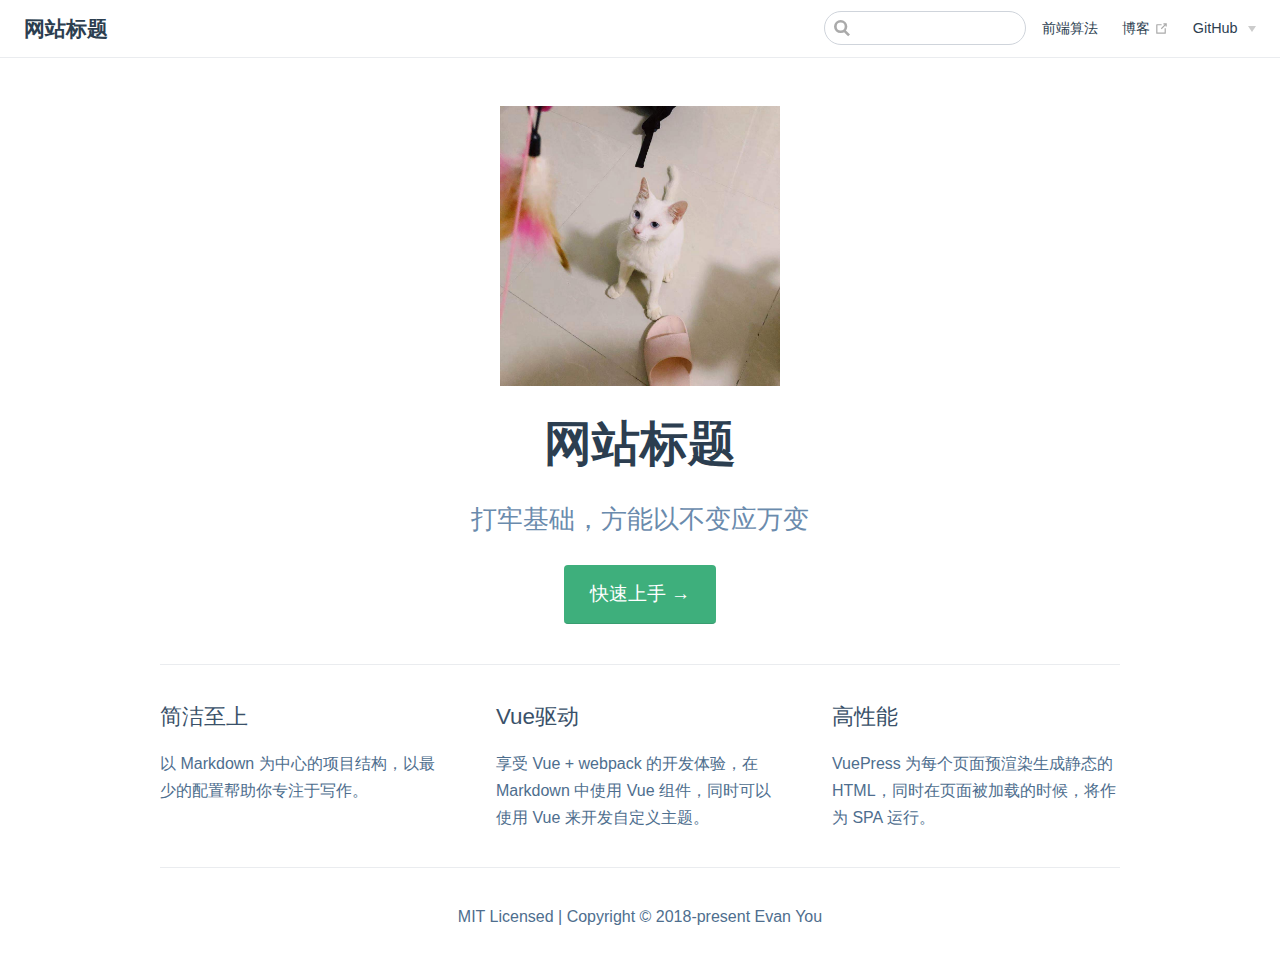
==== commit 7b41e414: "deploy" ====
--- a/index.html
+++ b/index.html
@@ -4,10 +4,10 @@
     <meta charset="utf-8">
     <meta name="viewport" content="width=device-width,initial-scale=1">
     <title>网站标题</title>
-    <meta name="description" content="网站描述">
+    <meta name="description" content="打牢基础，方能以不变应万变">
     <link rel="icon" href="/favicon.ico">
     
-    <link rel="preload" href="/assets/css/0.styles.1de25b46.css" as="style"><link rel="preload" href="/assets/js/app.6c5ae5de.js" as="script"><link rel="preload" href="/assets/js/2.032ef3b3.js" as="script"><link rel="preload" href="/assets/js/5.7258bbf1.js" as="script"><link rel="prefetch" href="/assets/js/3.463784fd.js"><link rel="prefetch" href="/assets/js/4.16bde8bc.js"><link rel="prefetch" href="/assets/js/6.0e103e09.js"><link rel="prefetch" href="/assets/js/7.38c19b27.js"><link rel="prefetch" href="/assets/js/8.9b17a4f4.js">
+    <link rel="preload" href="/assets/css/0.styles.1de25b46.css" as="style"><link rel="preload" href="/assets/js/app.571835fb.js" as="script"><link rel="preload" href="/assets/js/2.032ef3b3.js" as="script"><link rel="preload" href="/assets/js/5.3a47c97f.js" as="script"><link rel="prefetch" href="/assets/js/10.a0abf90e.js"><link rel="prefetch" href="/assets/js/11.46652761.js"><link rel="prefetch" href="/assets/js/12.6d898484.js"><link rel="prefetch" href="/assets/js/13.bd280f66.js"><link rel="prefetch" href="/assets/js/14.ce1a4751.js"><link rel="prefetch" href="/assets/js/3.a7c5b0d4.js"><link rel="prefetch" href="/assets/js/4.16bde8bc.js"><link rel="prefetch" href="/assets/js/6.9ba05d7d.js"><link rel="prefetch" href="/assets/js/7.dc8b2967.js"><link rel="prefetch" href="/assets/js/8.3a9ec03d.js"><link rel="prefetch" href="/assets/js/9.9a03e3c3.js">
     <link rel="stylesheet" href="/assets/css/0.styles.1de25b46.css">
   </head>
   <body>
@@ -23,11 +23,11 @@
   GitHub地址
   <svg xmlns="http://www.w3.org/2000/svg" aria-hidden="true" x="0px" y="0px" viewBox="0 0 100 100" width="15" height="15" class="icon outbound"><path fill="currentColor" d="M18.8,85.1h56l0,0c2.2,0,4-1.8,4-4v-32h-8v28h-48v-48h28v-8h-32l0,0c-2.2,0-4,1.8-4,4v56C14.8,83.3,16.6,85.1,18.8,85.1z"></path> <polygon fill="currentColor" points="45.7,48.7 51.3,54.3 77.2,28.5 77.2,37.2 85.2,37.2 85.2,14.9 62.8,14.9 62.8,22.9 71.5,22.9"></polygon></svg></a></li><li class="dropdown-item"><!----> <a href="https://github.com/OBKoro1/Brush_algorithm" target="_blank" rel="noopener noreferrer" class="nav-link external">
   算法仓库
-  <svg xmlns="http://www.w3.org/2000/svg" aria-hidden="true" x="0px" y="0px" viewBox="0 0 100 100" width="15" height="15" class="icon outbound"><path fill="currentColor" d="M18.8,85.1h56l0,0c2.2,0,4-1.8,4-4v-32h-8v28h-48v-48h28v-8h-32l0,0c-2.2,0-4,1.8-4,4v56C14.8,83.3,16.6,85.1,18.8,85.1z"></path> <polygon fill="currentColor" points="45.7,48.7 51.3,54.3 77.2,28.5 77.2,37.2 85.2,37.2 85.2,14.9 62.8,14.9 62.8,22.9 71.5,22.9"></polygon></svg></a></li></ul></div></div> <!----></nav>  <!----> </aside> <main aria-labelledby="main-title" class="home"><header class="hero"><img src="/logo.jpg" alt="hero"> <h1 id="main-title">网站标题</h1> <p class="description">
-      网站描述
-    </p> <p class="action"><a href="/accumulate/" class="nav-link action-button">快速上手 →</a></p></header> <div class="features"><div class="feature"><h2>简洁至上</h2> <p>以 Markdown 为中心的项目结构，以最少的配置帮助你专注于写作。</p></div><div class="feature"><h2>Vue驱动</h2> <p>享受 Vue + webpack 的开发体验，在 Markdown 中使用 Vue 组件，同时可以使用 Vue 来开发自定义主题。</p></div><div class="feature"><h2>高性能</h2> <p>VuePress 为每个页面预渲染生成静态的 HTML，同时在页面被加载的时候，将作为 SPA 运行。</p></div></div> <div class="theme-default-content custom content__default"></div> <div class="footer">
+  <svg xmlns="http://www.w3.org/2000/svg" aria-hidden="true" x="0px" y="0px" viewBox="0 0 100 100" width="15" height="15" class="icon outbound"><path fill="currentColor" d="M18.8,85.1h56l0,0c2.2,0,4-1.8,4-4v-32h-8v28h-48v-48h28v-8h-32l0,0c-2.2,0-4,1.8-4,4v56C14.8,83.3,16.6,85.1,18.8,85.1z"></path> <polygon fill="currentColor" points="45.7,48.7 51.3,54.3 77.2,28.5 77.2,37.2 85.2,37.2 85.2,14.9 62.8,14.9 62.8,22.9 71.5,22.9"></polygon></svg></a></li></ul></div></div> <!----></nav>  <ul class="sidebar-links"><li><section class="sidebar-group depth-0"><p class="sidebar-heading"><span>前端基础</span> <!----></p> <!----></section></li><li><section class="sidebar-group collapsable depth-0"><p class="sidebar-heading open"><span>Html</span> <span class="arrow down"></span></p> <ul class="sidebar-links sidebar-group-items"><li><a href="/myBlog/html/index1.html" class="sidebar-link">/myBlog/html/index1.html</a></li><li><a href="/" class="active sidebar-link">Home</a></li></ul></section></li><li><section class="sidebar-group collapsable depth-0"><p class="sidebar-heading"><span>Css</span> <span class="arrow right"></span></p> <!----></section></li><li><section class="sidebar-group depth-0"><p class="sidebar-heading"><span>Javascript</span> <!----></p> <ul class="sidebar-links sidebar-group-items"><li><a href="/myBlog/javascript/index1.html" class="sidebar-link">/myBlog/javascript/index1.html</a></li><li><a href="/" class="active sidebar-link">Home</a></li></ul></section></li><li><section class="sidebar-group depth-0"><p class="sidebar-heading"><span>模块化</span> <!----></p> <ul class="sidebar-links sidebar-group-items"><li><a href="/myBlog/moudle/export.html" class="sidebar-link">导入导出在es6和node的区别</a></li></ul></section></li><li><section class="sidebar-group depth-0"><p class="sidebar-heading"><span>Vue</span> <!----></p> <ul class="sidebar-links sidebar-group-items"><li><a href="/myBlog/vue/vNode.html" class="sidebar-link">虚拟dom的原理</a></li><li><a href="/" class="active sidebar-link">Home</a></li></ul></section></li><li><section class="sidebar-group depth-0"><p class="sidebar-heading"><span>Webpack</span> <!----></p> <ul class="sidebar-links sidebar-group-items"><li><a href="/myBlog/webpack/index1.html" class="sidebar-link">/myBlog/webpack/index1.html</a></li><li><a href="/" class="active sidebar-link">Home</a></li></ul></section></li></ul> </aside> <main aria-labelledby="main-title" class="home"><header class="hero"><img src="/logo.jpg" alt="hero"> <h1 id="main-title">网站标题</h1> <p class="description">
+      打牢基础，方能以不变应万变
+    </p> <p class="action"><a href="/myBlog/html/index1.html" class="nav-link action-button">快速上手 →</a></p></header> <div class="features"><div class="feature"><h2>简洁至上</h2> <p>以 Markdown 为中心的项目结构，以最少的配置帮助你专注于写作。</p></div><div class="feature"><h2>Vue驱动</h2> <p>享受 Vue + webpack 的开发体验，在 Markdown 中使用 Vue 组件，同时可以使用 Vue 来开发自定义主题。</p></div><div class="feature"><h2>高性能</h2> <p>VuePress 为每个页面预渲染生成静态的 HTML，同时在页面被加载的时候，将作为 SPA 运行。</p></div></div> <div class="theme-default-content custom content__default"></div> <div class="footer">
     MIT Licensed | Copyright © 2018-present Evan You
   </div></main></div><div class="global-ui"></div></div>
-    <script src="/assets/js/app.6c5ae5de.js" defer></script><script src="/assets/js/2.032ef3b3.js" defer></script><script src="/assets/js/5.7258bbf1.js" defer></script>
+    <script src="/assets/js/app.571835fb.js" defer></script><script src="/assets/js/2.032ef3b3.js" defer></script><script src="/assets/js/5.3a47c97f.js" defer></script>
   </body>
 </html>
